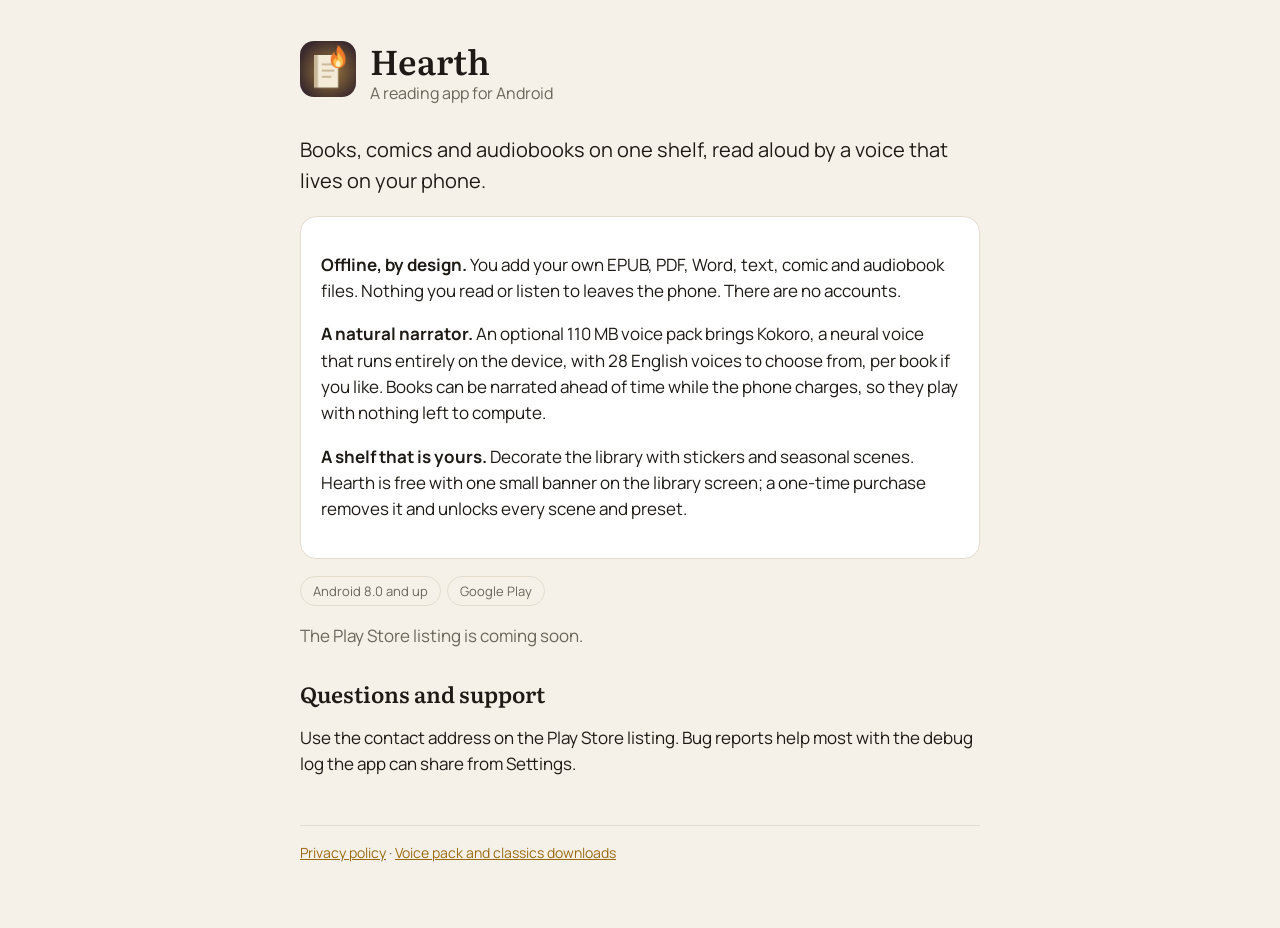
==== docs/index.html @ 1da8d06f "Website for hearthreader.com: landing page and privacy policy docs/ is served by GitHub Pages under " ====
<!doctype html>
<html lang="en">
<head>
<meta charset="utf-8">
<meta name="viewport" content="width=device-width, initial-scale=1">
<title>Hearth</title>
<meta name="description" content="Hearth reads your books aloud with a natural voice that lives on your phone. Books, comics and audiobooks on one shelf, nothing sent anywhere.">
<link rel="icon" href="icon.png">
<link rel="apple-touch-icon" href="icon.png">
<link rel="stylesheet" href="https://fonts.googleapis.com/css2?family=Literata:opsz,wght@7..72,600&family=Manrope:wght@500;700&display=swap">
<link rel="stylesheet" href="style.css">
</head>
<body>
<div class="wrap">
<header><a href="./"><img src="icon.png" alt=""></a><div><h1>Hearth</h1><div class="muted">A reading app for Android</div></div></header>
<p class="lead">Books, comics and audiobooks on one shelf, read aloud by a voice that lives on your phone.</p>
<div class="card">
<p><strong>Offline, by design.</strong> You add your own EPUB, PDF, Word, text, comic and audiobook files. Nothing you read or listen to leaves the phone. There are no accounts.</p>
<p><strong>A natural narrator.</strong> An optional 110 MB voice pack brings Kokoro, a neural voice that runs entirely on the device, with 28 English voices to choose from, per book if you like. Books can be narrated ahead of time while the phone charges, so they play with nothing left to compute.</p>
<p><strong>A shelf that is yours.</strong> Decorate the library with stickers and seasonal scenes. Hearth is free with one small banner on the library screen; a one-time purchase removes it and unlocks every scene and preset.</p>
</div>
<p><span class="badge">Android 8.0 and up</span><span class="badge">Google Play</span></p>
<p class="muted">The Play Store listing is coming soon.</p>
<h2>Questions and support</h2>
<p>Use the contact address on the Play Store listing. Bug reports help most with the debug log the app can share from Settings.</p>
<footer><a href="privacy.html">Privacy policy</a> · <a href="https://github.com/zacharysw2000-dev/hearth-voices">Voice pack and classics downloads</a></footer>
</div>
</body>
</html>
---- docs/style.css ----
:root{--bg:#121417;--surface:#1B1E23;--line:#2A2E36;--text:#ECE9E2;--muted:#9A9890;--accent:#E8B85C}
@media (prefers-color-scheme:light){:root{--bg:#F6F1E8;--surface:#FFFFFF;--line:#E3DCCF;--text:#1E1B16;--muted:#6B665C;--accent:#9A6A12}}
*{box-sizing:border-box}
body{margin:0;background:var(--bg);color:var(--text);font-family:Manrope,system-ui,-apple-system,Segoe UI,sans-serif;line-height:1.55;-webkit-font-smoothing:antialiased}
.wrap{max-width:720px;margin:0 auto;padding:40px 20px 64px}
header{display:flex;align-items:center;gap:14px;margin-bottom:28px}
header img{width:56px;height:56px;border-radius:14px}
header a{color:inherit;text-decoration:none}
h1,h2{font-family:Literata,Georgia,serif;font-weight:600;line-height:1.2}
h1{font-size:34px;margin:0}
h2{font-size:22px;margin:32px 0 8px}
p,li{font-size:17px}
.muted{color:var(--muted)}
.lead{font-size:20px;margin-top:6px}
.card{background:var(--surface);border:1px solid var(--line);border-radius:16px;padding:18px 20px;margin:16px 0}
a{color:var(--accent)}
ul{padding-left:22px}
footer{margin-top:48px;border-top:1px solid var(--line);padding-top:16px;font-size:14px;color:var(--muted)}
.badge{display:inline-block;border:1px solid var(--line);border-radius:999px;padding:4px 12px;font-size:13px;color:var(--muted);margin-right:6px}
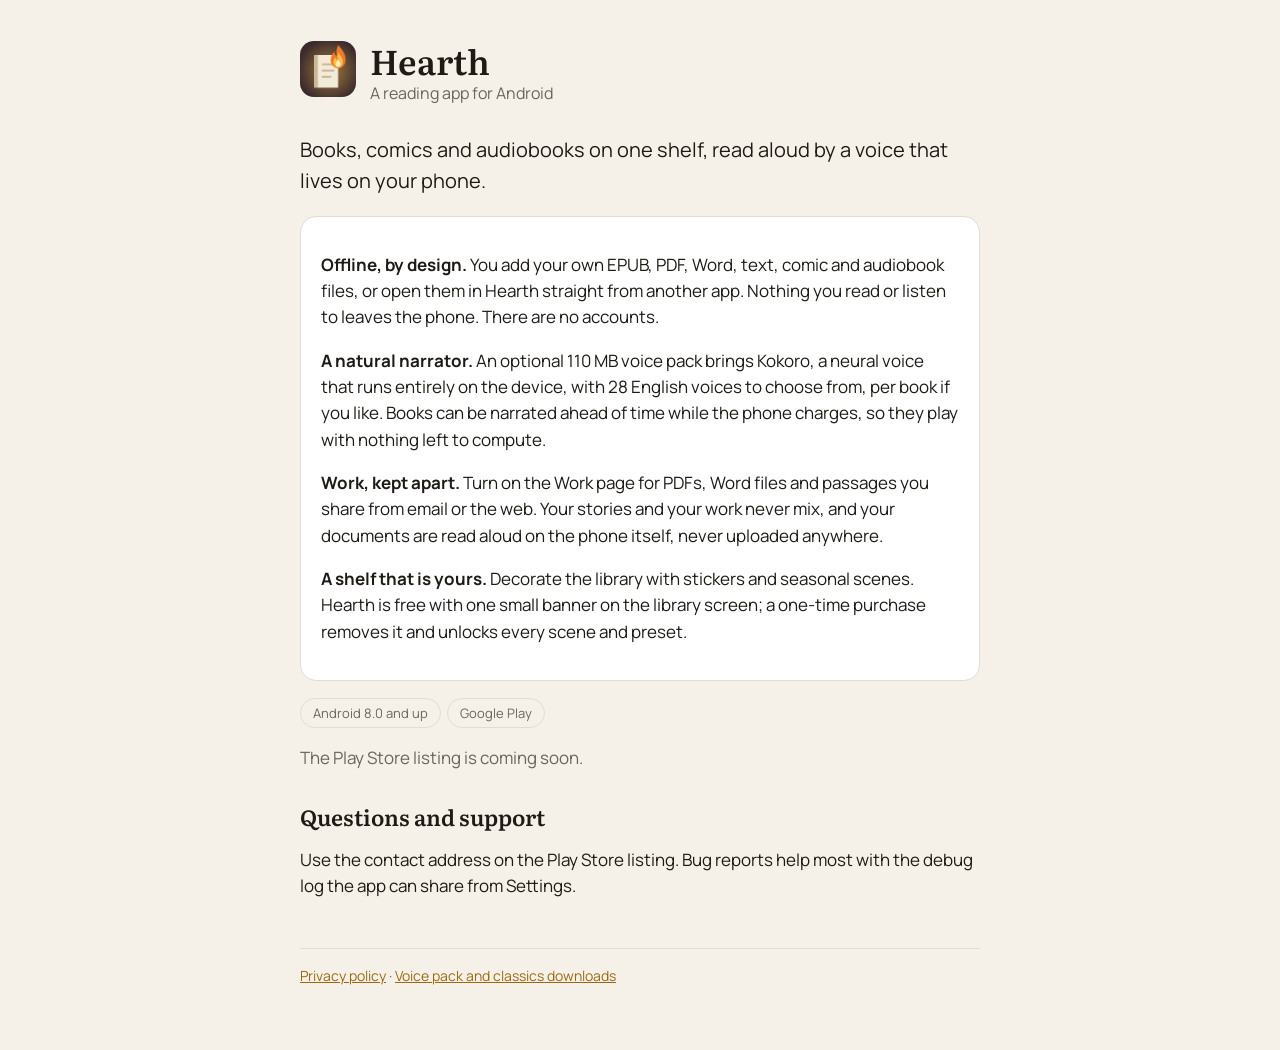
==== commit 61be4ad6: "Site: mention the Work page and that documents are never uploaded Co-Authored-By: Claude Opus 5.5 <n" ====
--- a/docs/index.html
+++ b/docs/index.html
@@ -15,8 +15,9 @@
 <header><a href="./"><img src="icon.png" alt=""></a><div><h1>Hearth</h1><div class="muted">A reading app for Android</div></div></header>
 <p class="lead">Books, comics and audiobooks on one shelf, read aloud by a voice that lives on your phone.</p>
 <div class="card">
-<p><strong>Offline, by design.</strong> You add your own EPUB, PDF, Word, text, comic and audiobook files. Nothing you read or listen to leaves the phone. There are no accounts.</p>
+<p><strong>Offline, by design.</strong> You add your own EPUB, PDF, Word, text, comic and audiobook files, or open them in Hearth straight from another app. Nothing you read or listen to leaves the phone. There are no accounts.</p>
 <p><strong>A natural narrator.</strong> An optional 110 MB voice pack brings Kokoro, a neural voice that runs entirely on the device, with 28 English voices to choose from, per book if you like. Books can be narrated ahead of time while the phone charges, so they play with nothing left to compute.</p>
+<p><strong>Work, kept apart.</strong> Turn on the Work page for PDFs, Word files and passages you share from email or the web. Your stories and your work never mix, and your documents are read aloud on the phone itself, never uploaded anywhere.</p>
 <p><strong>A shelf that is yours.</strong> Decorate the library with stickers and seasonal scenes. Hearth is free with one small banner on the library screen; a one-time purchase removes it and unlocks every scene and preset.</p>
 </div>
 <p><span class="badge">Android 8.0 and up</span><span class="badge">Google Play</span></p>
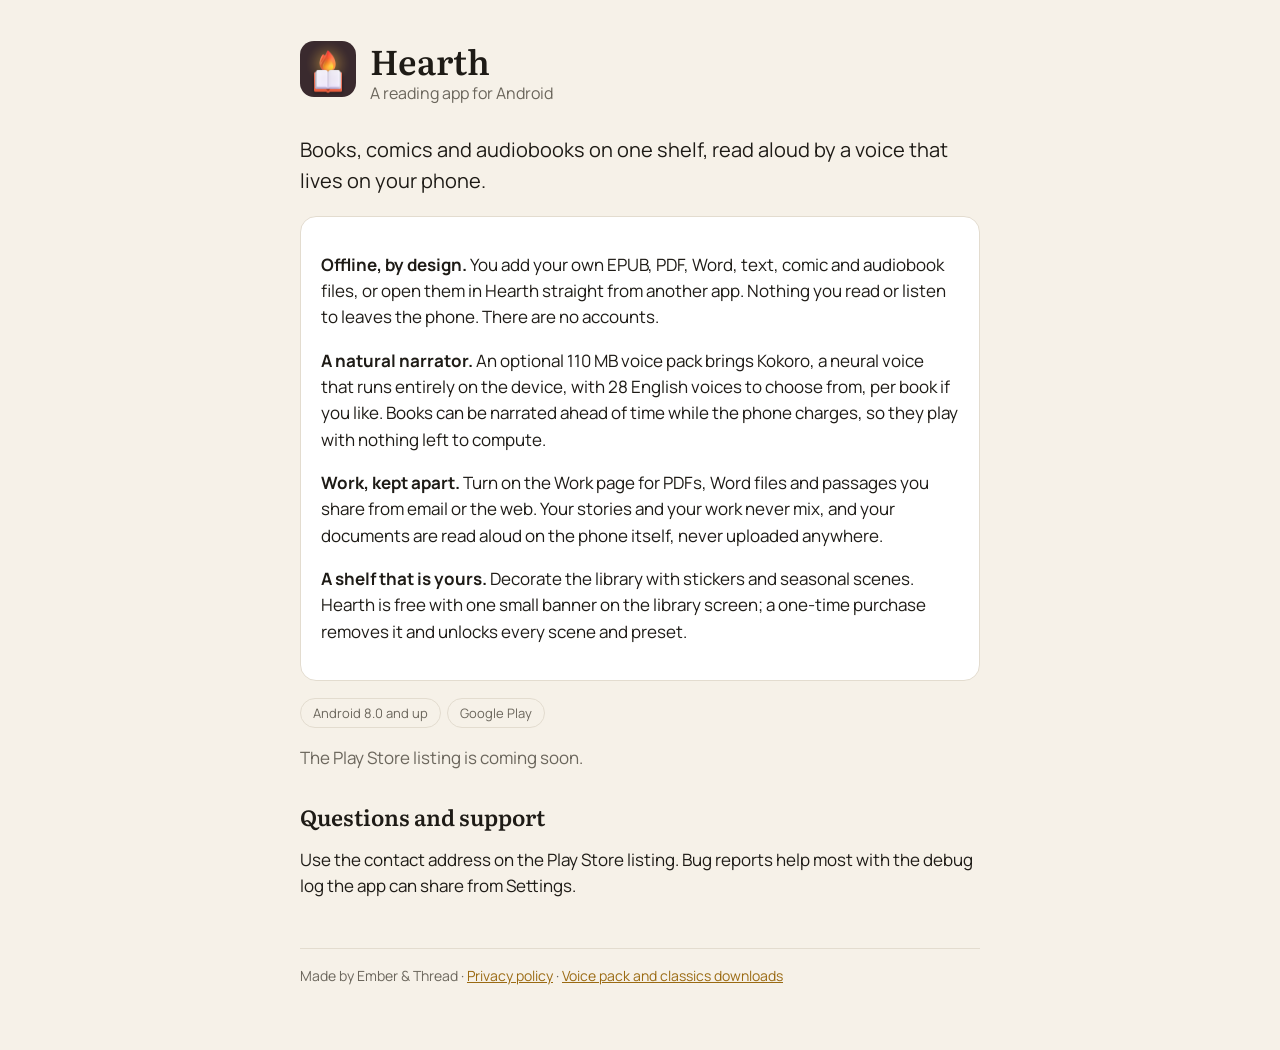
==== commit bb789bb7: "Site: made by Ember & Thread Co-Authored-By: Claude Opus 5.5 <noreply@anthropic.com> Claude-Session:" ====
--- a/docs/index.html
+++ b/docs/index.html
@@ -24,7 +24,7 @@
 <p class="muted">The Play Store listing is coming soon.</p>
 <h2>Questions and support</h2>
 <p>Use the contact address on the Play Store listing. Bug reports help most with the debug log the app can share from Settings.</p>
-<footer><a href="privacy.html">Privacy policy</a> · <a href="https://github.com/zacharysw2000-dev/hearth-voices">Voice pack and classics downloads</a></footer>
+<footer>Made by Ember &amp; Thread · <a href="privacy.html">Privacy policy</a> · <a href="https://github.com/zacharysw2000-dev/hearth-voices">Voice pack and classics downloads</a></footer>
 </div>
 </body>
 </html>
